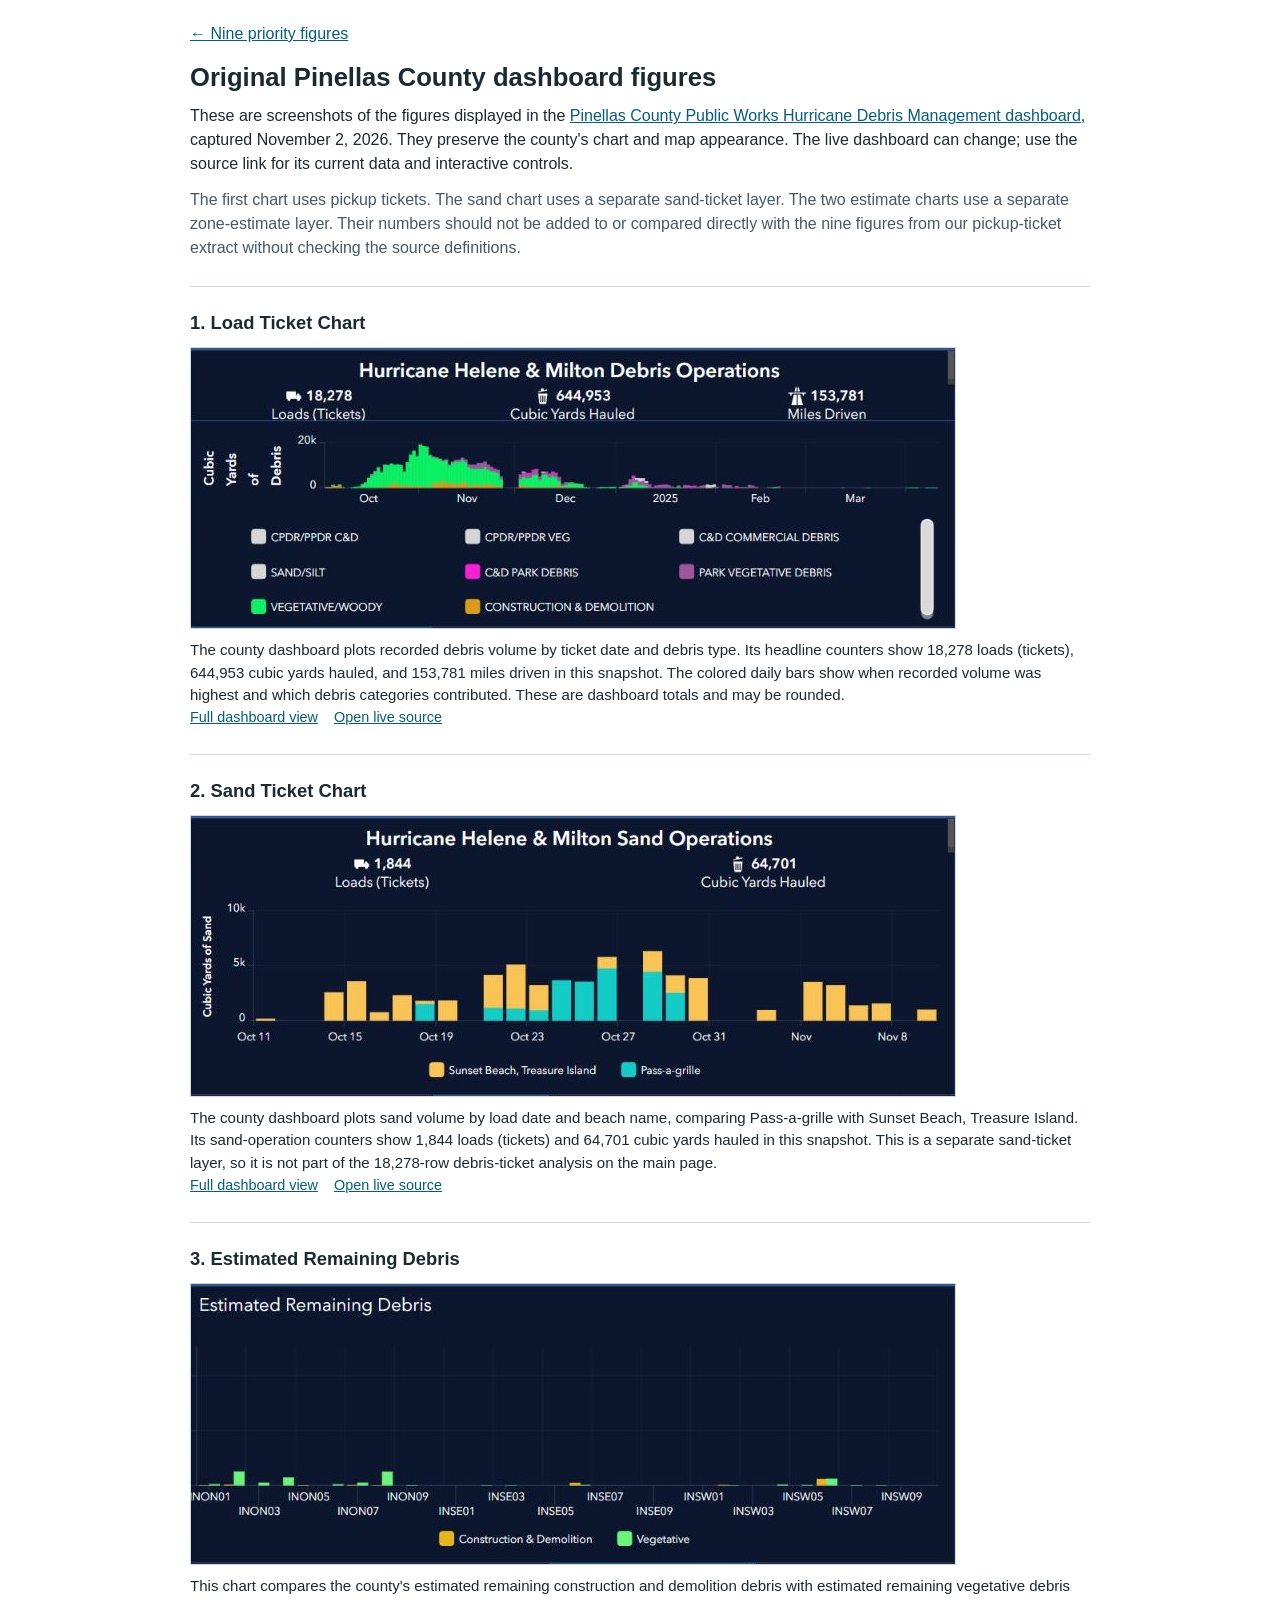
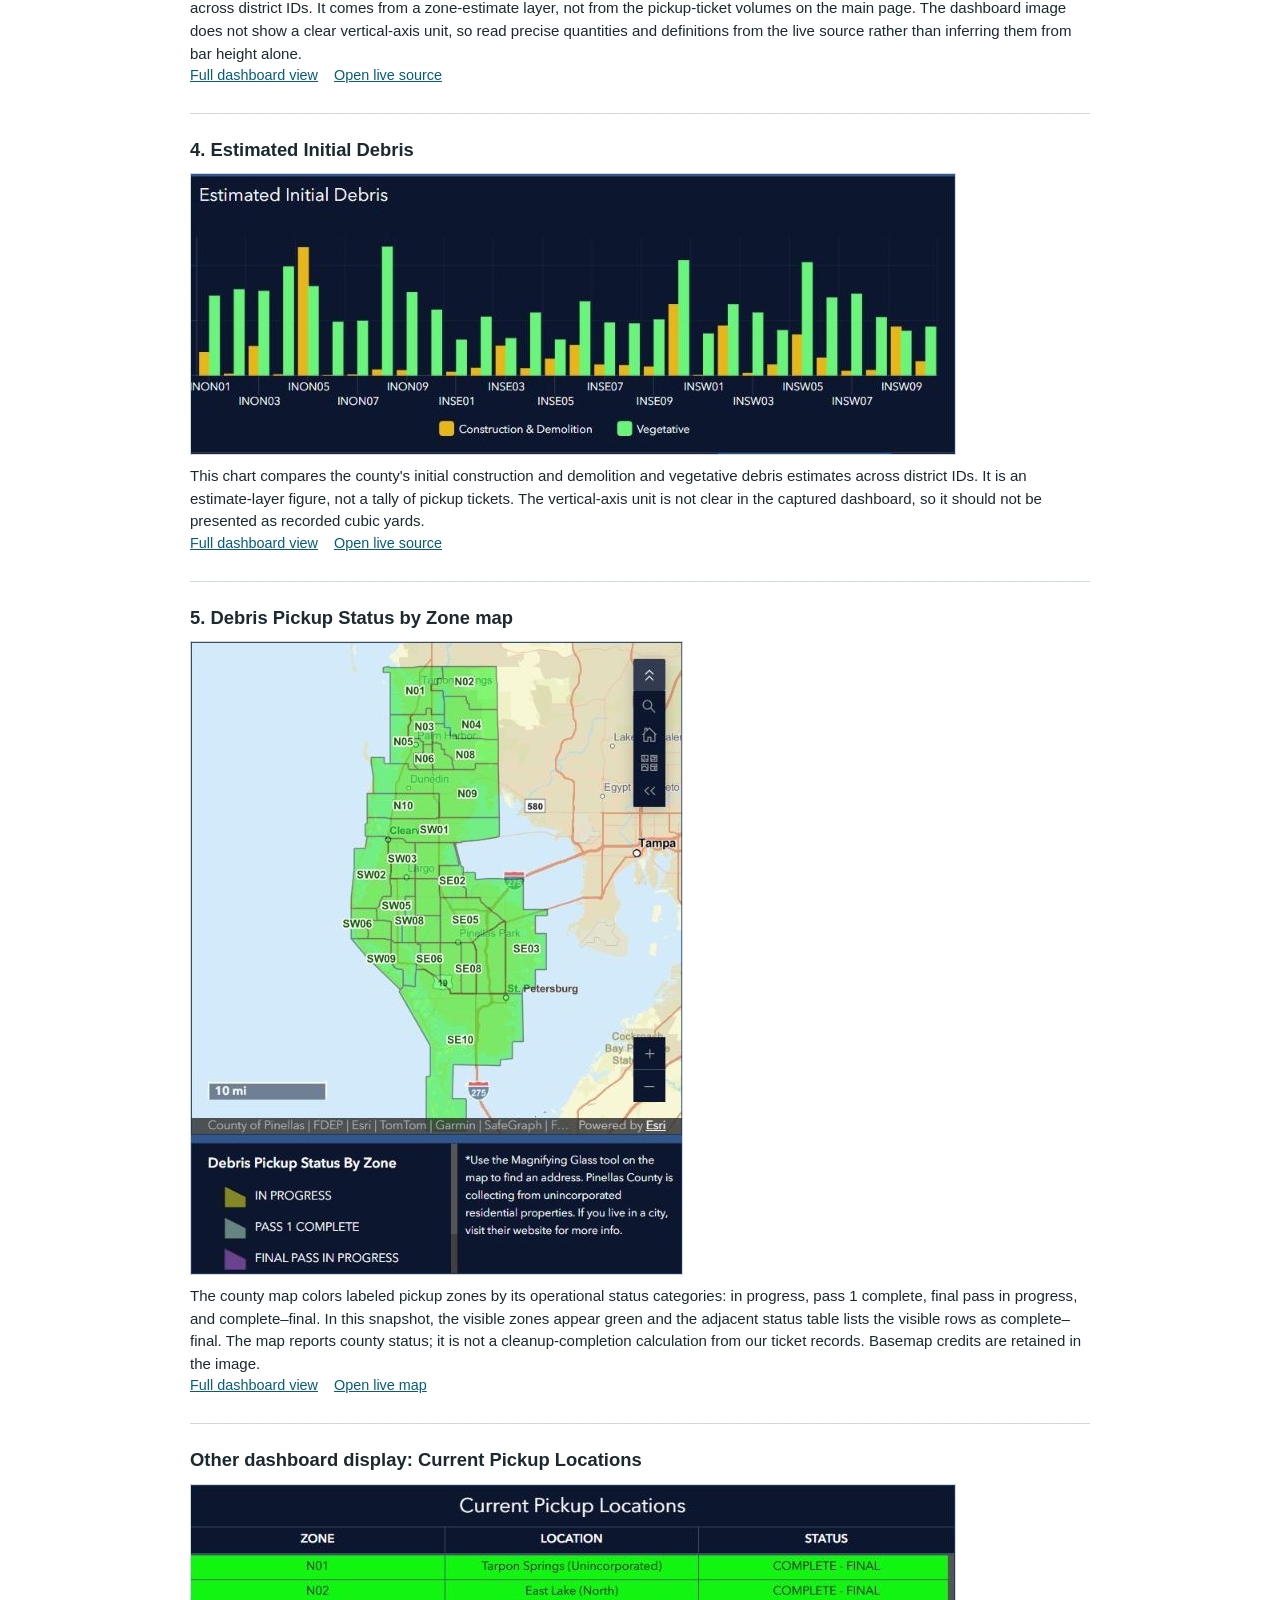
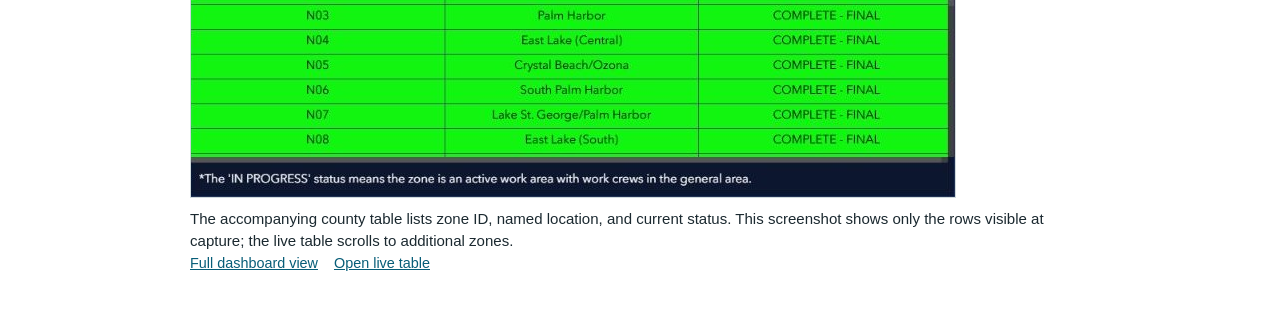
==== county-dashboard.html @ 5179728e "Add original Pinellas dashboard figures" ====
<!doctype html>
<html lang="en">
<head>
  <meta charset="utf-8">
  <meta name="viewport" content="width=device-width, initial-scale=1">
  <meta name="description" content="Original figures captured from the Pinellas County Hurricane Debris Management dashboard.">
  <title>Original Pinellas County dashboard figures</title>
  <style>
    body{font:16px/1.5 Arial,sans-serif;color:#1b2930;background:#fff;margin:0 auto;max-width:900px;padding:22px 18px 50px}
    h1{font-size:1.6rem;margin:0 0 8px}h2{font-size:1.15rem;margin:0 0 8px}p{margin:0 0 12px}
    a{color:#075d78;text-decoration:underline}figure{border-top:1px solid #cfd9dc;margin:26px 0 0;padding:22px 0 0}
    img{display:block;max-width:100%;height:auto;border:1px solid #cfd9dc;margin:10px 0}
    figcaption{font-size:.94rem}.note{color:#465963}.links{font-size:.9rem}.links a{margin-right:16px}
  </style>
</head>
<body>
  <main>
    <p><a href="index.html">← Nine priority figures</a></p>
    <h1>Original Pinellas County dashboard figures</h1>
    <p>These are screenshots of the figures displayed in the <a href="https://pinellas-egis.maps.arcgis.com/apps/dashboards/cc0cb850528c4b1b8ee669ec79feb341" target="_blank" rel="noopener">Pinellas County Public Works Hurricane Debris Management dashboard</a>, captured November 2, 2026. They preserve the county's chart and map appearance. The live dashboard can change; use the source link for its current data and interactive controls.</p>
    <p class="note">The first chart uses pickup tickets. The sand chart uses a separate sand-ticket layer. The two estimate charts use a separate zone-estimate layer. Their numbers should not be added to or compared directly with the nine figures from our pickup-ticket extract without checking the source definitions.</p>

    <figure id="load-ticket-chart">
      <h2>1. Load Ticket Chart</h2>
      <a href="figures/county-dashboard/load-ticket-chart.jpg"><img src="figures/county-dashboard/load-ticket-chart.jpg" alt="Original county dashboard chart of daily debris-ticket cubic yards, stacked by debris type, with headline loads, cubic yards, and miles driven figures."></a>
      <figcaption>The county dashboard plots recorded debris volume by ticket date and debris type. Its headline counters show 18,278 loads (tickets), 644,953 cubic yards hauled, and 153,781 miles driven in this snapshot. The colored daily bars show when recorded volume was highest and which debris categories contributed. These are dashboard totals and may be rounded.</figcaption>
      <p class="links"><a href="figures/county-dashboard/dashboard-loads-full.jpg">Full dashboard view</a><a href="https://pinellas-egis.maps.arcgis.com/apps/dashboards/cc0cb850528c4b1b8ee669ec79feb341" target="_blank" rel="noopener">Open live source</a></p>
    </figure>

    <figure id="sand-ticket-chart">
      <h2>2. Sand Ticket Chart</h2>
      <a href="figures/county-dashboard/sand-ticket-chart.jpg"><img src="figures/county-dashboard/sand-ticket-chart.jpg" alt="Original county dashboard chart of sand cubic yards by load date and beach, with sand-ticket and cubic-yard counters."></a>
      <figcaption>The county dashboard plots sand volume by load date and beach name, comparing Pass-a-grille with Sunset Beach, Treasure Island. Its sand-operation counters show 1,844 loads (tickets) and 64,701 cubic yards hauled in this snapshot. This is a separate sand-ticket layer, so it is not part of the 18,278-row debris-ticket analysis on the main page.</figcaption>
      <p class="links"><a href="figures/county-dashboard/dashboard-sand-full.jpg">Full dashboard view</a><a href="https://pinellas-egis.maps.arcgis.com/apps/dashboards/cc0cb850528c4b1b8ee669ec79feb341" target="_blank" rel="noopener">Open live source</a></p>
    </figure>

    <figure id="estimated-remaining">
      <h2>3. Estimated Remaining Debris</h2>
      <a href="figures/county-dashboard/estimated-remaining-debris.jpg"><img src="figures/county-dashboard/estimated-remaining-debris.jpg" alt="Original county dashboard chart of estimated remaining debris by district, comparing construction and demolition with vegetative debris."></a>
      <figcaption>This chart compares the county's estimated remaining construction and demolition debris with estimated remaining vegetative debris across district IDs. It comes from a zone-estimate layer, not from the pickup-ticket volumes on the main page. The dashboard image does not show a clear vertical-axis unit, so read precise quantities and definitions from the live source rather than inferring them from bar height alone.</figcaption>
      <p class="links"><a href="figures/county-dashboard/dashboard-remaining-full.jpg">Full dashboard view</a><a href="https://pinellas-egis.maps.arcgis.com/apps/dashboards/cc0cb850528c4b1b8ee669ec79feb341" target="_blank" rel="noopener">Open live source</a></p>
    </figure>

    <figure id="estimated-initial">
      <h2>4. Estimated Initial Debris</h2>
      <a href="figures/county-dashboard/estimated-initial-debris.jpg"><img src="figures/county-dashboard/estimated-initial-debris.jpg" alt="Original county dashboard chart of initial debris estimates by district, comparing construction and demolition with vegetative debris."></a>
      <figcaption>This chart compares the county's initial construction and demolition and vegetative debris estimates across district IDs. It is an estimate-layer figure, not a tally of pickup tickets. The vertical-axis unit is not clear in the captured dashboard, so it should not be presented as recorded cubic yards.</figcaption>
      <p class="links"><a href="figures/county-dashboard/dashboard-initial-full.jpg">Full dashboard view</a><a href="https://pinellas-egis.maps.arcgis.com/apps/dashboards/cc0cb850528c4b1b8ee669ec79feb341" target="_blank" rel="noopener">Open live source</a></p>
    </figure>

    <figure id="zone-status-map">
      <h2>5. Debris Pickup Status by Zone map</h2>
      <a href="figures/county-dashboard/zone-status-map.jpg"><img src="figures/county-dashboard/zone-status-map.jpg" alt="Original county dashboard map of unincorporated Pinellas County debris pickup zones and their color-coded status."></a>
      <figcaption>The county map colors labeled pickup zones by its operational status categories: in progress, pass 1 complete, final pass in progress, and complete–final. In this snapshot, the visible zones appear green and the adjacent status table lists the visible rows as complete–final. The map reports county status; it is not a cleanup-completion calculation from our ticket records. Basemap credits are retained in the image.</figcaption>
      <p class="links"><a href="figures/county-dashboard/dashboard-loads-full.jpg">Full dashboard view</a><a href="https://pinellas-egis.maps.arcgis.com/apps/dashboards/cc0cb850528c4b1b8ee669ec79feb341" target="_blank" rel="noopener">Open live map</a></p>
    </figure>

    <figure id="status-table">
      <h2>Other dashboard display: Current Pickup Locations</h2>
      <a href="figures/county-dashboard/current-pickup-locations.jpg"><img src="figures/county-dashboard/current-pickup-locations.jpg" alt="Visible rows of the county dashboard Current Pickup Locations table, showing zone, location, and status."></a>
      <figcaption>The accompanying county table lists zone ID, named location, and current status. This screenshot shows only the rows visible at capture; the live table scrolls to additional zones.</figcaption>
      <p class="links"><a href="figures/county-dashboard/dashboard-loads-full.jpg">Full dashboard view</a><a href="https://pinellas-egis.maps.arcgis.com/apps/dashboards/cc0cb850528c4b1b8ee669ec79feb341" target="_blank" rel="noopener">Open live table</a></p>
    </figure>
  </main>
</body>
</html>
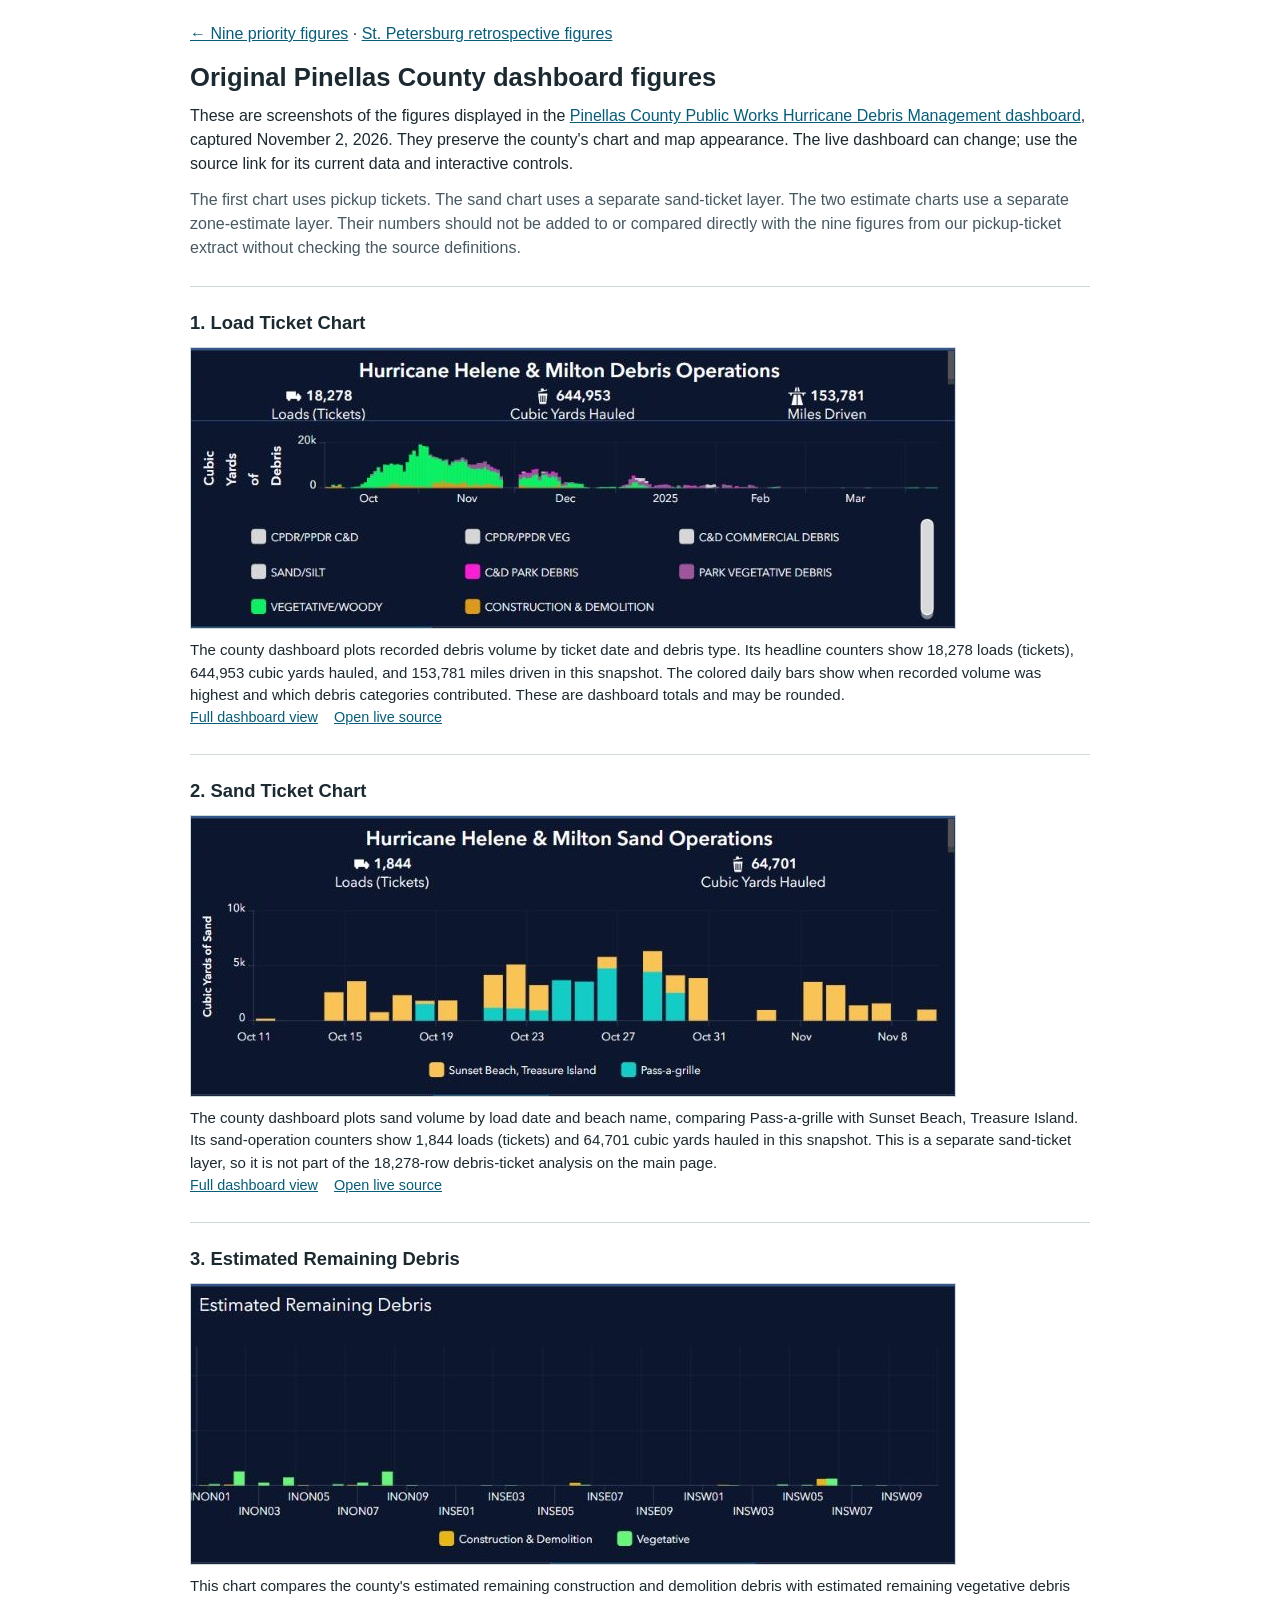
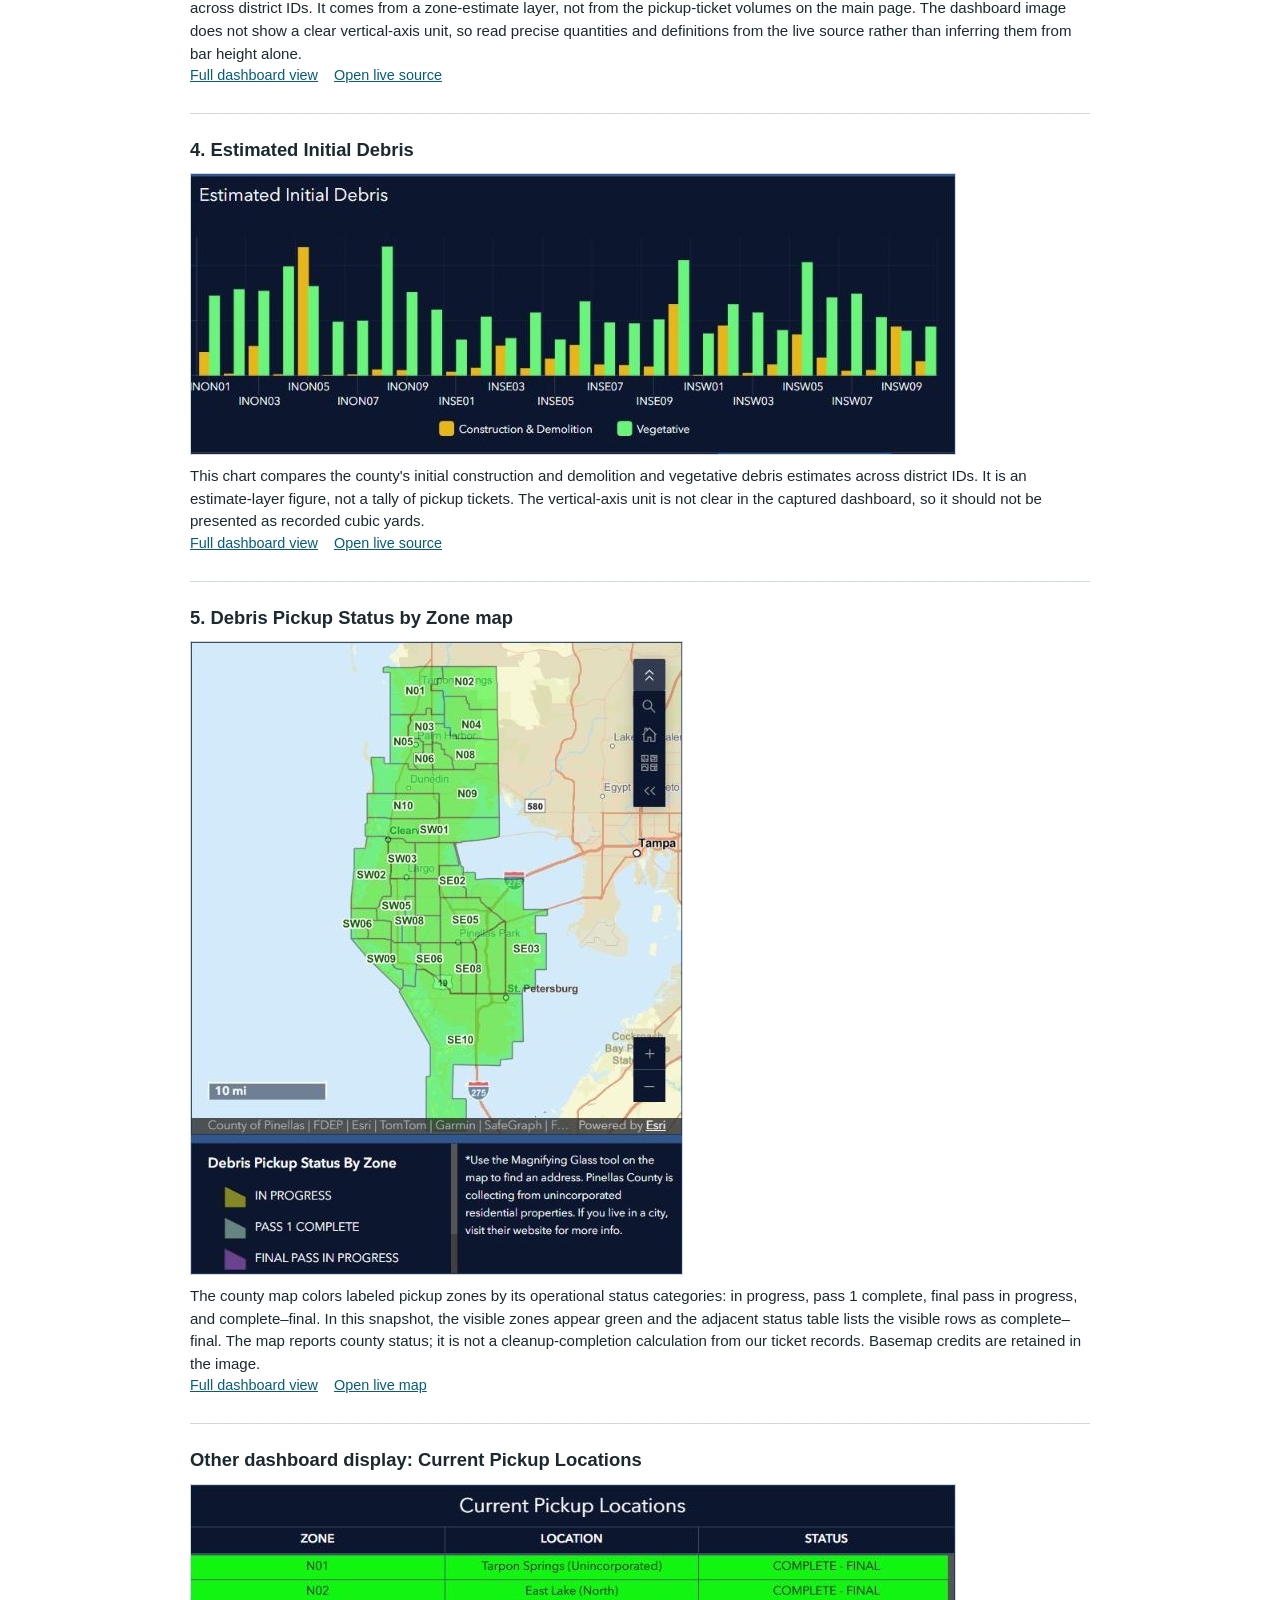
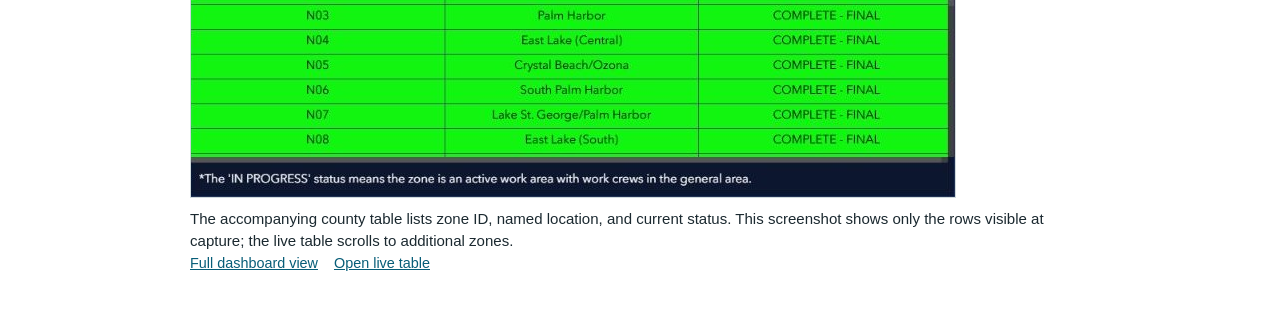
==== commit 2278faf9: "Add St Petersburg retrospective figures" ====
--- a/county-dashboard.html
+++ b/county-dashboard.html
@@ -15,7 +15,7 @@
 </head>
 <body>
   <main>
-    <p><a href="index.html">← Nine priority figures</a></p>
+    <p><a href="index.html">← Nine priority figures</a> · <a href="st-petersburg.html">St. Petersburg retrospective figures</a></p>
     <h1>Original Pinellas County dashboard figures</h1>
     <p>These are screenshots of the figures displayed in the <a href="https://pinellas-egis.maps.arcgis.com/apps/dashboards/cc0cb850528c4b1b8ee669ec79feb341" target="_blank" rel="noopener">Pinellas County Public Works Hurricane Debris Management dashboard</a>, captured November 2, 2026. They preserve the county's chart and map appearance. The live dashboard can change; use the source link for its current data and interactive controls.</p>
     <p class="note">The first chart uses pickup tickets. The sand chart uses a separate sand-ticket layer. The two estimate charts use a separate zone-estimate layer. Their numbers should not be added to or compared directly with the nine figures from our pickup-ticket extract without checking the source definitions.</p>
